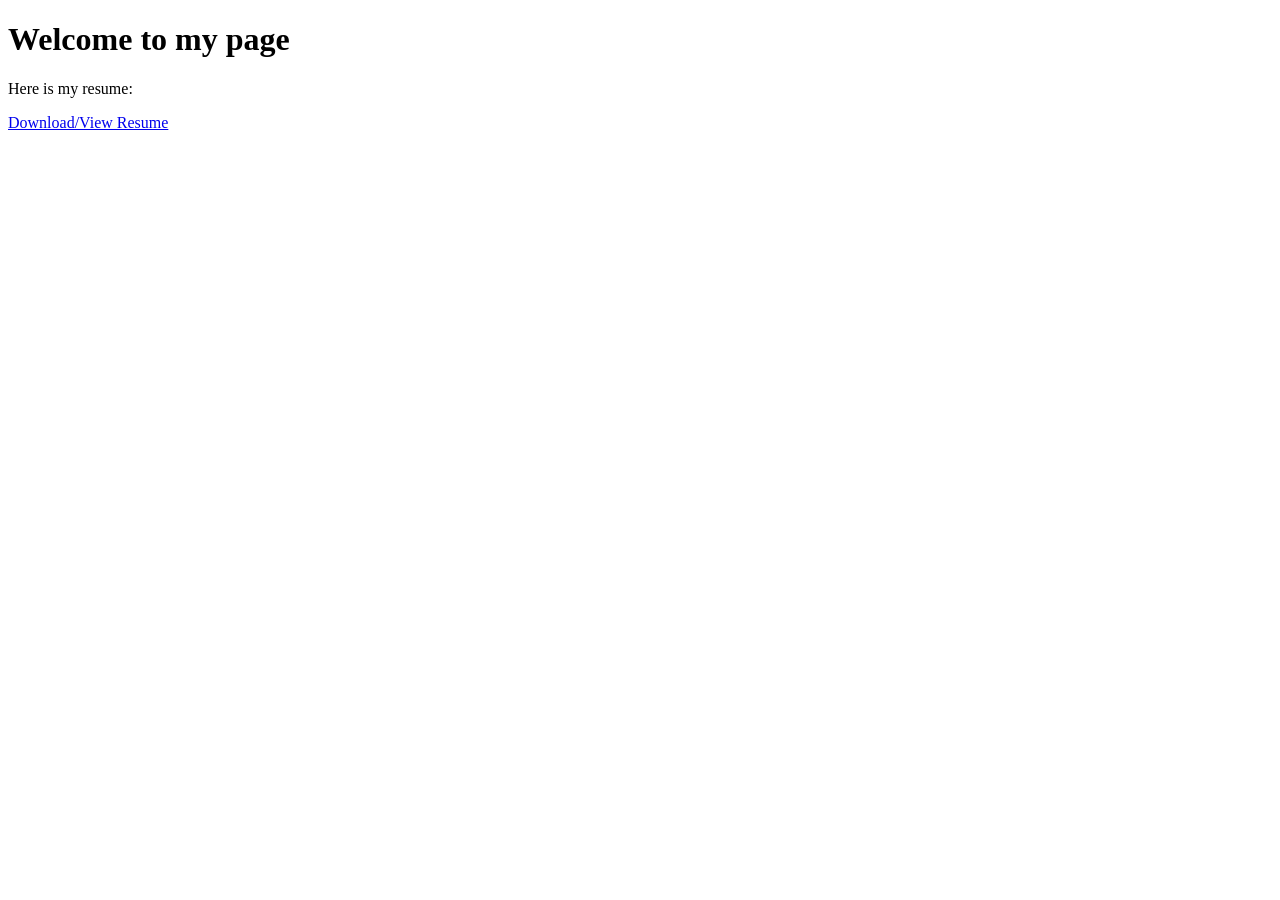
==== index.html @ dc93bb9f "Create index.html index.html" ====
<!DOCTYPE html>
<html>
<head>
    <title>Yuliia Medun – Resume</title>
</head>
<body>
    <h1>Welcome to my page</h1>
    <p>Here is my resume:</p>
    <a href="Resume_Yuliia_Medun.pdf" target="_blank">Download/View Resume</a>
</body>
</html>
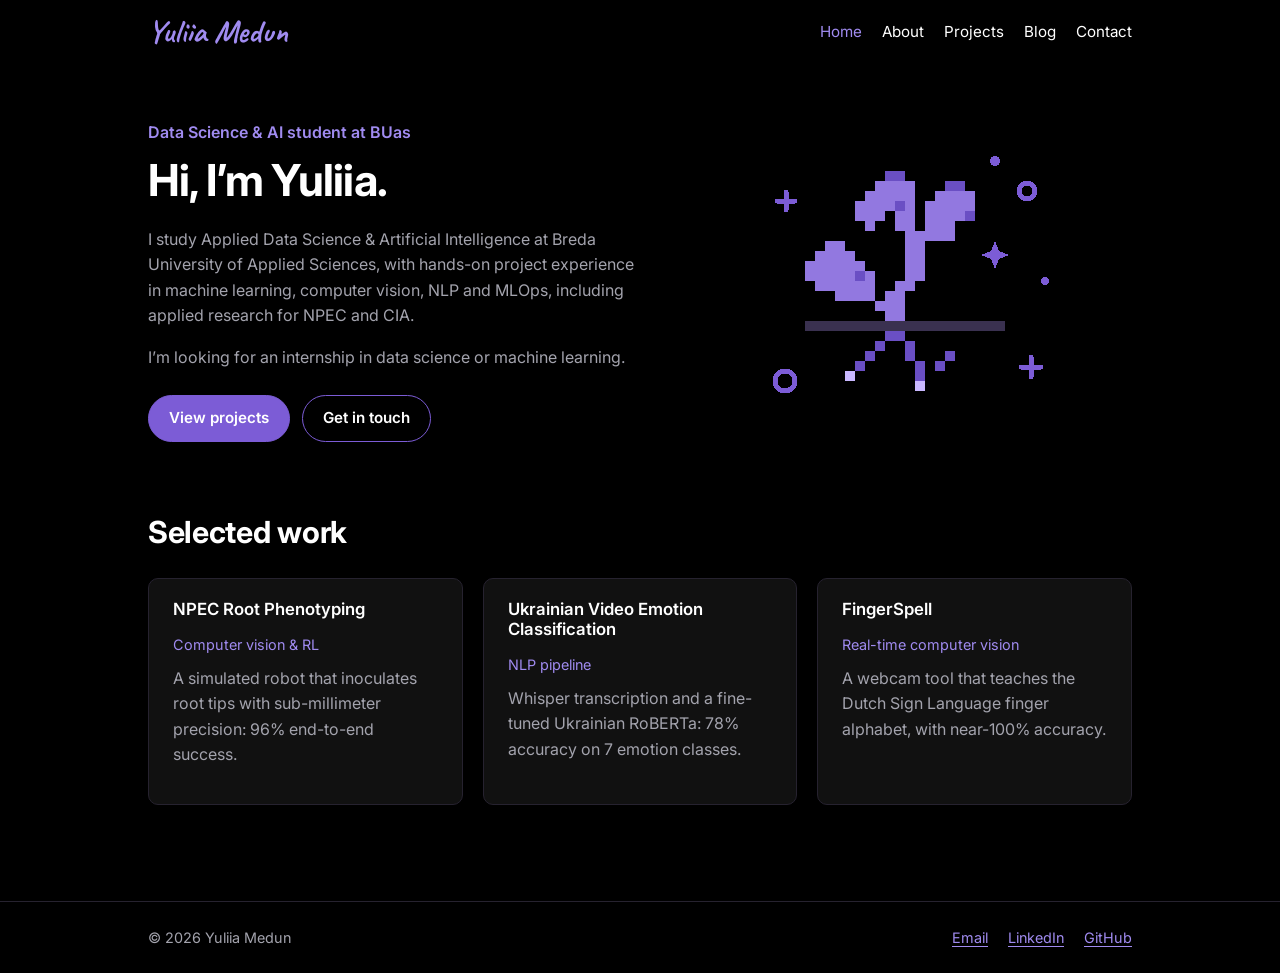
==== commit 09d124e3: "first version" ====
--- a/index.html
+++ b/index.html
@@ -1,11 +1,72 @@
 <!DOCTYPE html>
-<html>
+<html lang="en">
 <head>
-    <title>Yuliia Medun – Resume</title>
+  <meta charset="utf-8">
+  <meta name="viewport" content="width=device-width, initial-scale=1">
+  <title>Yuliia Medun – Data Science & AI</title>
+  <meta name="description" content="Portfolio of Yuliia Medun, Data Science & AI student at Breda University of Applied Sciences.">
+  <link rel="icon" href="assets/img/favicon.svg" type="image/svg+xml">
+  <link rel="preconnect" href="https://fonts.googleapis.com">
+  <link rel="preconnect" href="https://fonts.gstatic.com" crossorigin>
+  <link href="https://fonts.googleapis.com/css2?family=Caveat:wght@700&family=Inter:wght@400;500;600;700&display=swap" rel="stylesheet">
+  <link rel="stylesheet" href="css/style.css">
 </head>
-<body>
-    <h1>Welcome to my page</h1>
-    <p>Here is my resume:</p>
-    <a href="Resume_Yuliia_Medun.pdf" target="_blank">Download/View Resume</a>
+<body data-page="home">
+  <a class="skip-link" href="#main">Skip to content</a>
+
+  <!-- Nav is rendered by js/main.js. The noscript links keep the site usable without JS. -->
+  <header class="site-header" id="site-header">
+    <noscript>
+      <div class="container nav">
+        <a class="logo" href="index.html">Yuliia Medun</a>
+        <p><a href="index.html">Home</a> · <a href="about.html">About</a> · <a href="projects.html">Projects</a> · <a href="blog.html">Blog</a> · <a href="contact.html">Contact</a></p>
+      </div>
+    </noscript>
+  </header>
+
+  <main id="main">
+    <div class="container">
+      <section class="hero" aria-labelledby="hero-title">
+        <div class="hero-text">
+          <p class="eyebrow">Data Science &amp; AI student at BUas</p>
+          <h1 id="hero-title">Hi, I’m Yuliia.</h1>
+          <p>I study Applied Data Science &amp; Artificial Intelligence at Breda University of Applied Sciences, with hands-on project experience in machine learning, computer vision, NLP and MLOps, including applied research for NPEC and CIA.</p>
+          <p>I’m looking for an internship in data science or machine learning.</p>
+          <div class="btn-row">
+            <a class="btn btn-primary" href="projects.html">View projects</a>
+            <a class="btn btn-ghost" href="contact.html">Get in touch</a>
+          </div>
+        </div>
+        <img class="hero-art" src="assets/img/pixel-seedling.svg" alt="" width="320" height="300">
+      </section>
+
+      <section class="section" aria-labelledby="featured-title">
+        <h2 id="featured-title">Selected work</h2>
+        <div class="card-grid three">
+          <a class="card card-link" href="projects.html#npec">
+            <h3>NPEC Root Phenotyping</h3>
+            <p class="subtitle">Computer vision &amp; RL</p>
+            <p>A simulated robot that inoculates root tips with sub-millimeter precision: 96% end-to-end success.</p>
+          </a>
+          <a class="card card-link" href="projects.html#emotion">
+            <h3>Ukrainian Video Emotion Classification</h3>
+            <p class="subtitle">NLP pipeline</p>
+            <p>Whisper transcription and a fine-tuned Ukrainian RoBERTa: 78% accuracy on 7 emotion classes.</p>
+          </a>
+          <a class="card card-link" href="projects.html#fingerspell">
+            <h3>FingerSpell</h3>
+            <p class="subtitle">Real-time computer vision</p>
+            <p>A webcam tool that teaches the Dutch Sign Language finger alphabet, with near-100% accuracy.</p>
+          </a>
+        </div>
+      </section>
+    </div>
+  </main>
+
+  <footer class="site-footer" id="site-footer">
+    <noscript><div class="container"><p>© Yuliia Medun</p></div></noscript>
+  </footer>
+
+  <script src="js/main.js"></script>
 </body>
 </html>
--- a/css/style.css
+++ b/css/style.css
@@ -0,0 +1,242 @@
+/* ==========================================================
+   Yuliia Medun – portfolio
+   Mobile first. Dark theme only, by design.
+   ========================================================== */
+
+:root {
+  --bg: #000;
+  --card: #111;
+  --card-border: #26222f;
+  --heading: #fff;
+  --text: #a3a3ad;          /* muted body text, ~8:1 on black */
+  --text-strong: #d4d4da;
+  --accent: #7c5cd6;        /* borders, badges, lines */
+  --accent-text: #a08bf0;   /* lighter purple for small text: passes 4.5:1 on black */
+  --radius: 10px;
+  --max: 64rem;
+  --font: "Inter", system-ui, -apple-system, "Segoe UI", Roboto, sans-serif;
+  --font-logo: "Caveat", "Segoe Script", "Brush Script MT", cursive;
+}
+
+*,
+*::before,
+*::after { box-sizing: border-box; }
+
+html { -webkit-text-size-adjust: 100%; }
+
+body {
+  margin: 0;
+  background: var(--bg);
+  color: var(--text);
+  font-family: var(--font);
+  font-size: 1rem;
+  line-height: 1.6;
+  min-height: 100vh;
+  display: flex;
+  flex-direction: column;
+}
+
+main { flex: 1; }
+
+img, svg { max-width: 100%; height: auto; display: block; }
+
+h1, h2, h3 { color: var(--heading); line-height: 1.2; margin: 0; }
+h1 { font-size: clamp(2rem, 6vw, 2.75rem); font-weight: 700; letter-spacing: -0.02em; }
+h2 { font-size: clamp(1.5rem, 4vw, 1.9rem); font-weight: 700; letter-spacing: -0.01em; }
+h3 { font-size: 1.05rem; font-weight: 600; }
+p  { margin: 0 0 1rem; }
+
+a { color: var(--accent-text); text-underline-offset: 3px; }
+a:hover { color: #fff; }
+
+/* Visible keyboard focus everywhere */
+:focus-visible {
+  outline: 2px solid var(--accent-text);
+  outline-offset: 3px;
+  border-radius: 4px;
+}
+
+.container { width: 100%; max-width: var(--max); margin: 0 auto; padding: 0 1.25rem; }
+.section { padding: 3rem 0; }
+.section > h2 { margin-bottom: 1.75rem; }
+
+.skip-link {
+  position: absolute; left: 1rem; top: -3rem;
+  background: var(--accent); color: #fff; padding: 0.5rem 1rem; border-radius: 6px; z-index: 100;
+}
+.skip-link:focus { top: 1rem; }
+
+.visually-hidden {
+  position: absolute; width: 1px; height: 1px; overflow: hidden;
+  clip: rect(0 0 0 0); white-space: nowrap;
+}
+
+/* ---------- Header / nav ---------- */
+.site-header { padding: 1rem 0; }
+.nav { display: flex; align-items: center; justify-content: space-between; flex-wrap: wrap; gap: 0.5rem; }
+.logo {
+  font-family: var(--font-logo);
+  font-weight: 700;
+  font-size: 2rem;
+  line-height: 1;
+  color: var(--accent-text);
+  text-decoration: none;
+}
+.logo:hover { color: #fff; }
+
+.nav-toggle {
+  background: none; border: 1px solid var(--card-border); color: #fff;
+  font: inherit; font-size: 0.9rem; padding: 0.4rem 0.9rem; border-radius: 6px; cursor: pointer;
+}
+.nav-links {
+  display: none; width: 100%;
+  list-style: none; margin: 0.5rem 0 0; padding: 0;
+}
+.nav-links.open { display: block; }
+.nav-links a {
+  display: block; padding: 0.6rem 0;
+  color: #fff; text-decoration: none; font-size: 0.95rem;
+}
+.nav-links a:hover,
+.nav-links a[aria-current="page"] { color: var(--accent-text); }
+
+@media (min-width: 40rem) {
+  .nav-toggle { display: none; }
+  .nav-links { display: flex !important; width: auto; margin: 0; gap: 1.25rem; }
+  .nav-links a { padding: 0.25rem 0; }
+}
+
+/* ---------- Buttons ---------- */
+.btn-row { display: flex; flex-wrap: wrap; gap: 0.75rem; margin-top: 1.5rem; }
+.btn {
+  display: inline-block; padding: 0.65rem 1.25rem; border-radius: 999px;
+  font-weight: 600; font-size: 0.95rem; text-decoration: none;
+  border: 1.5px solid var(--accent);
+}
+.btn-primary { background: var(--accent); color: #fff; }
+.btn-primary:hover { background: #8d70e0; color: #fff; }
+.btn-ghost { color: #fff; }
+.btn-ghost:hover { background: #1a1625; color: #fff; }
+
+/* ---------- Hero (two columns) ---------- */
+.hero { display: grid; gap: 2rem; align-items: center; padding: 2.5rem 0 1.5rem; }
+.hero h1 { margin-bottom: 1.25rem; }
+.hero .eyebrow { color: var(--accent-text); font-weight: 600; margin-bottom: 0.5rem; }
+.hero-text p { max-width: 34rem; }
+.hero-art { max-width: 18rem; margin: 0 auto; }
+
+@media (min-width: 48rem) {
+  .hero { grid-template-columns: 1.1fr 1fr; padding-top: 3.5rem; }
+  .hero-art { max-width: 22rem; }
+}
+
+.page-intro { padding: 2.5rem 0 0.5rem; }
+.page-intro p { max-width: 40rem; margin-top: 1rem; }
+
+/* ---------- Cards ---------- */
+.card {
+  background: var(--card);
+  border: 1px solid var(--card-border);
+  border-radius: var(--radius);
+  padding: 1.25rem 1.5rem;
+}
+.card h3 { margin-bottom: 0.85rem; }
+.card-grid { display: grid; gap: 1.25rem; }
+@media (min-width: 40rem) { .card-grid { grid-template-columns: repeat(2, 1fr); } }
+@media (min-width: 60rem) { .card-grid.three { grid-template-columns: repeat(3, 1fr); } }
+
+.card-link { text-decoration: none; color: inherit; display: block; transition: border-color 0.15s; }
+.card-link:hover { border-color: var(--accent); color: inherit; }
+
+/* ---------- Pills ---------- */
+.pills { display: flex; flex-wrap: wrap; gap: 0.45rem; list-style: none; margin: 0; padding: 0; }
+.pills li {
+  border: 1.5px solid var(--accent);
+  border-radius: 999px;
+  padding: 0.1rem 0.7rem;
+  font-size: 0.78rem;
+  color: #fff;
+  white-space: nowrap;
+}
+
+/* ---------- Timeline ---------- */
+.timeline { list-style: none; margin: 0; padding: 0; position: relative; }
+.timeline-item {
+  display: grid;
+  grid-template-columns: 3rem 1fr;
+  gap: 1rem;
+  position: relative;
+  padding-bottom: 1.75rem;
+}
+.timeline-item:last-child { padding-bottom: 0; }
+/* connecting line, from the centre of one badge to the next */
+.timeline-item:not(:last-child)::before {
+  content: "";
+  position: absolute;
+  left: 1.5rem; top: 3rem; bottom: 0;
+  width: 1px; background: var(--accent);
+}
+.year-badge {
+  width: 3rem; height: 3rem; border-radius: 50%;
+  background: var(--accent); color: #fff;
+  display: grid; place-items: center;
+  font-weight: 700; font-size: 0.75rem;
+}
+.timeline .card h3 { margin-bottom: 0.2rem; }
+.subtitle { color: var(--accent-text); font-size: 0.9rem; margin: 0 0 0.6rem; }
+.timeline .card p:last-child { margin-bottom: 0; font-size: 0.92rem; color: var(--text-strong); }
+
+@media (min-width: 48rem) {
+  .timeline-item { grid-template-columns: 3.5rem 1fr; gap: 1.75rem; }
+  .year-badge { width: 3.5rem; height: 3.5rem; font-size: 0.85rem; }
+  .timeline-item:not(:last-child)::before { left: 1.75rem; top: 3.5rem; }
+}
+
+/* ---------- Projects ---------- */
+.project { padding: 1.5rem; }
+.project h2 { font-size: 1.4rem; margin-bottom: 0.3rem; }
+.project .subtitle { margin-bottom: 1.25rem; }
+.project-figure { margin: 0 0 1.25rem; }
+.project-figure img { border-radius: 6px; width: 100%; }
+.project-section h3 { font-size: 0.85rem; color: var(--accent-text); margin-bottom: 0.3rem; }
+.project-section p { color: var(--text-strong); }
+.project .pills { margin: 0.5rem 0 1.25rem; }
+.project-list { display: grid; gap: 1.5rem; }
+
+/* ---------- Blog ---------- */
+.post-list { list-style: none; margin: 0; padding: 0; display: grid; gap: 1.25rem; }
+.post-list time, .post-meta { font-size: 0.85rem; color: var(--accent-text); }
+.post-list h2 { font-size: 1.2rem; margin: 0.2rem 0 0.5rem; }
+.post-list p { margin: 0; }
+
+.post { max-width: 42rem; }
+.post h1 { margin: 0.25rem 0 1.5rem; }
+.post-body h2 { font-size: 1.35rem; margin: 2rem 0 0.75rem; }
+.post-body h3 { margin: 1.5rem 0 0.5rem; }
+.post-body p, .post-body li { color: var(--text-strong); }
+.post-body ul, .post-body ol { padding-left: 1.25rem; margin: 0 0 1rem; }
+.post-body code {
+  background: var(--card); border: 1px solid var(--card-border);
+  padding: 0.05rem 0.35rem; border-radius: 4px; font-size: 0.9em;
+}
+.post-body pre {
+  background: var(--card); border: 1px solid var(--card-border);
+  border-radius: var(--radius); padding: 1rem; overflow-x: auto;
+}
+.post-body pre code { border: 0; padding: 0; background: none; }
+.back-link { display: inline-block; margin-bottom: 1.5rem; }
+
+/* ---------- Contact ---------- */
+.contact-list { list-style: none; margin: 0; padding: 0; display: grid; gap: 1rem; }
+@media (min-width: 48rem) { .contact-list { grid-template-columns: repeat(3, 1fr); } }
+.contact-list .card h2 { font-size: 1rem; margin-bottom: 0.4rem; }
+.contact-list a { word-break: break-word; }
+
+/* ---------- Footer ---------- */
+.site-footer { border-top: 1px solid var(--card-border); margin-top: 3rem; padding: 1.5rem 0; font-size: 0.9rem; }
+.footer-inner { display: flex; flex-wrap: wrap; justify-content: space-between; gap: 0.75rem; }
+.footer-links { display: flex; gap: 1.25rem; list-style: none; margin: 0; padding: 0; }
+
+@media (prefers-reduced-motion: reduce) {
+  * { transition: none !important; scroll-behavior: auto !important; }
+}
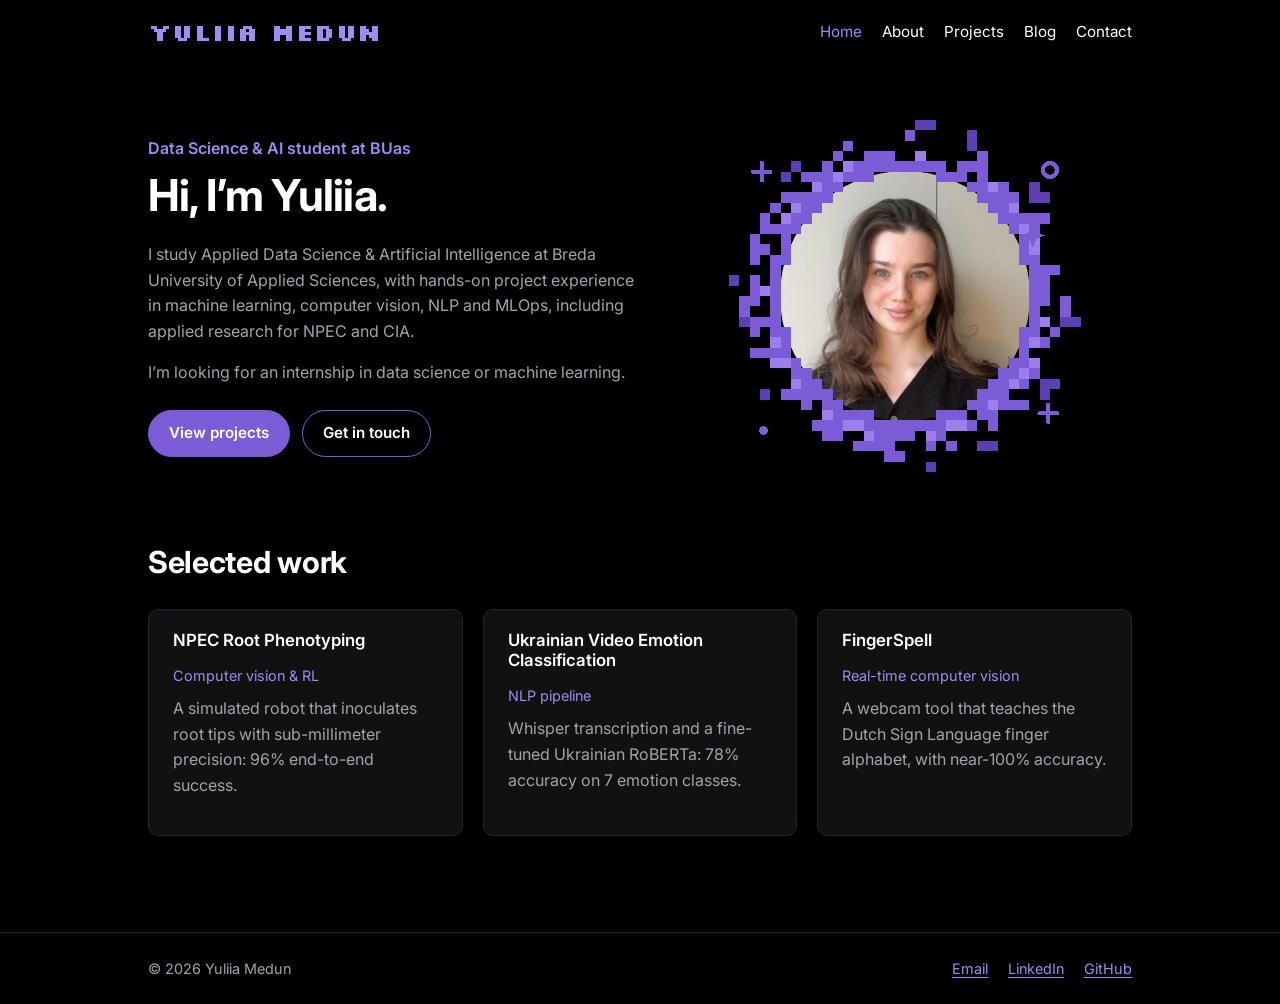
==== commit fdd76942: "design update" ====
--- a/index.html
+++ b/index.html
@@ -6,9 +6,10 @@
   <title>Yuliia Medun – Data Science & AI</title>
   <meta name="description" content="Portfolio of Yuliia Medun, Data Science & AI student at Breda University of Applied Sciences.">
   <link rel="icon" href="assets/img/favicon.svg" type="image/svg+xml">
+  <link rel="apple-touch-icon" href="assets/img/apple-touch-icon.png">
   <link rel="preconnect" href="https://fonts.googleapis.com">
   <link rel="preconnect" href="https://fonts.gstatic.com" crossorigin>
-  <link href="https://fonts.googleapis.com/css2?family=Caveat:wght@700&family=Inter:wght@400;500;600;700&display=swap" rel="stylesheet">
+  <link href="https://fonts.googleapis.com/css2?family=Silkscreen:wght@700&family=Inter:wght@400;500;600;700&display=swap" rel="stylesheet">
   <link rel="stylesheet" href="css/style.css">
 </head>
 <body data-page="home">
@@ -37,7 +38,10 @@
             <a class="btn btn-ghost" href="contact.html">Get in touch</a>
           </div>
         </div>
-        <img class="hero-art" src="assets/img/pixel-seedling.svg" alt="" width="320" height="300">
+        <div class="portrait">
+          <img class="portrait-photo" src="assets/img/yuliia.jpg" alt="Portrait of Yuliia Medun" width="600" height="600">
+          <img class="portrait-frame" src="assets/img/pixel-frame.svg" alt="" width="408" height="408">
+        </div>
       </section>
 
       <section class="section" aria-labelledby="featured-title">
--- a/css/style.css
+++ b/css/style.css
@@ -15,7 +15,7 @@
   --radius: 10px;
   --max: 64rem;
   --font: "Inter", system-ui, -apple-system, "Segoe UI", Roboto, sans-serif;
-  --font-logo: "Caveat", "Segoe Script", "Brush Script MT", cursive;
+  --font-logo: "Silkscreen", "Courier New", monospace;
 }
 
 *,
@@ -77,11 +77,14 @@
 .logo {
   font-family: var(--font-logo);
   font-weight: 700;
-  font-size: 2rem;
+  font-size: 1.3rem;
   line-height: 1;
+  letter-spacing: 0.02em;
+  text-transform: uppercase;
   color: var(--accent-text);
   text-decoration: none;
 }
+@media (min-width: 40rem) { .logo { font-size: 1.5rem; } }
 .logo:hover { color: #fff; }
 
 .nav-toggle {
@@ -123,11 +126,17 @@
 .hero h1 { margin-bottom: 1.25rem; }
 .hero .eyebrow { color: var(--accent-text); font-weight: 600; margin-bottom: 0.5rem; }
 .hero-text p { max-width: 34rem; }
-.hero-art { max-width: 18rem; margin: 0 auto; }
+/* Portrait: photo circle under a pixel frame. Percentages match pixel-frame.svg (408 × 408, hole radius 144). */
+.portrait { position: relative; width: 100%; max-width: 18rem; aspect-ratio: 1; margin: 0 auto; }
+.portrait-photo {
+  position: absolute; left: 14.5%; top: 14.5%; width: 71%; height: 71%;
+  border-radius: 50%; object-fit: cover; object-position: center 35%;
+}
+.portrait-frame { position: absolute; inset: 0; width: 100%; height: 100%; image-rendering: pixelated; }
 
 @media (min-width: 48rem) {
   .hero { grid-template-columns: 1.1fr 1fr; padding-top: 3.5rem; }
-  .hero-art { max-width: 22rem; }
+  .portrait { max-width: 22rem; }
 }
 
 .page-intro { padding: 2.5rem 0 0.5rem; }
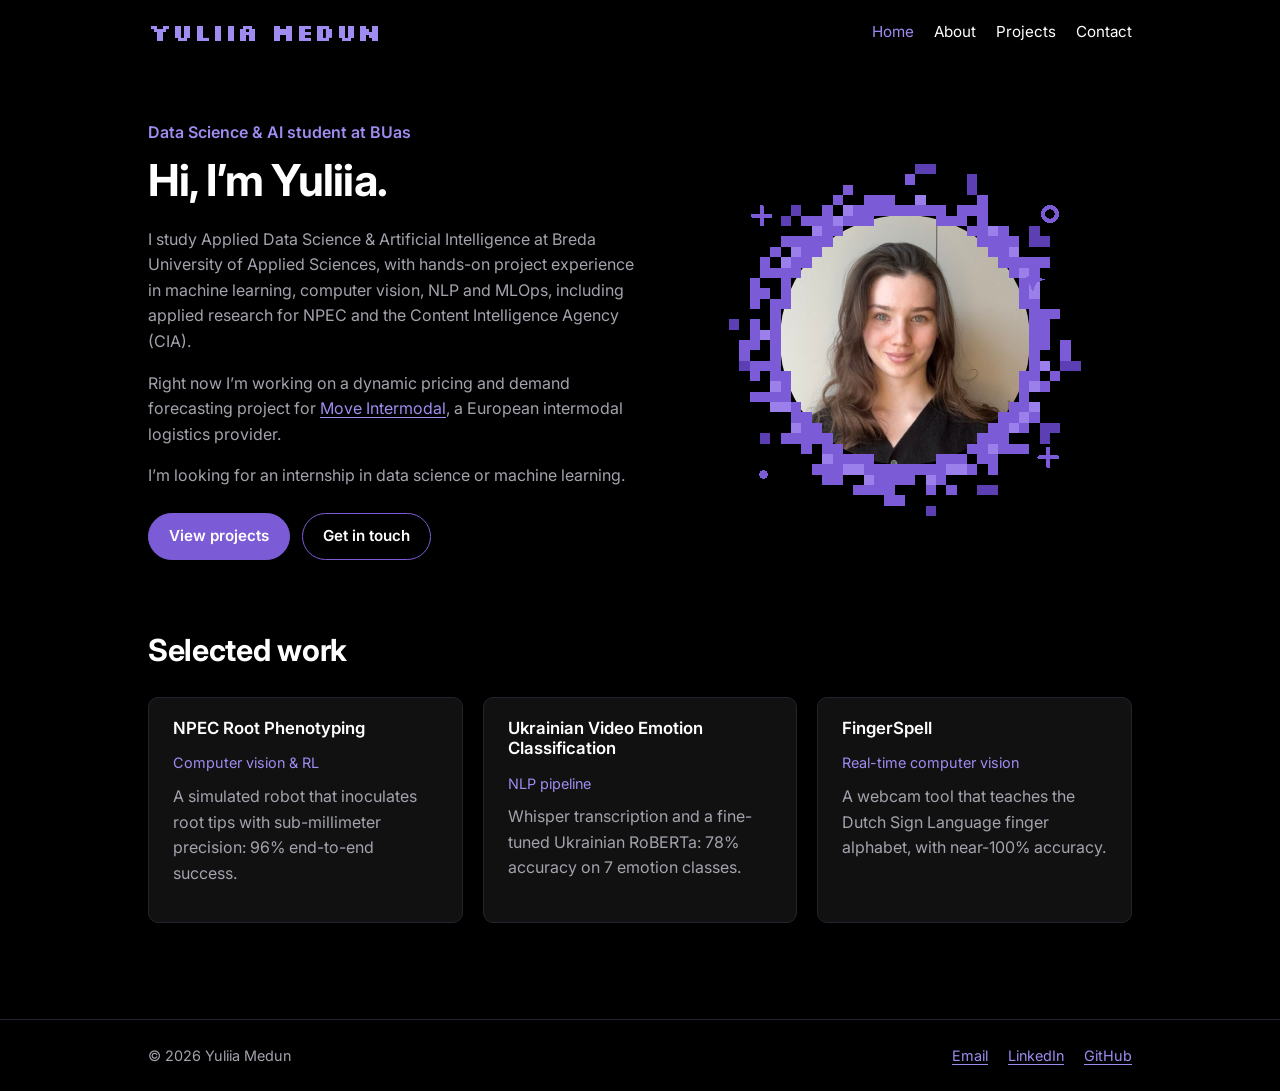
==== commit 06611184: "links update" ====
--- a/index.html
+++ b/index.html
@@ -20,7 +20,7 @@
     <noscript>
       <div class="container nav">
         <a class="logo" href="index.html">Yuliia Medun</a>
-        <p><a href="index.html">Home</a> · <a href="about.html">About</a> · <a href="projects.html">Projects</a> · <a href="blog.html">Blog</a> · <a href="contact.html">Contact</a></p>
+        <p><a href="index.html">Home</a> · <a href="about.html">About</a> · <a href="projects.html">Projects</a> · <a href="contact.html">Contact</a></p>
       </div>
     </noscript>
   </header>
@@ -31,7 +31,8 @@
         <div class="hero-text">
           <p class="eyebrow">Data Science &amp; AI student at BUas</p>
           <h1 id="hero-title">Hi, I’m Yuliia.</h1>
-          <p>I study Applied Data Science &amp; Artificial Intelligence at Breda University of Applied Sciences, with hands-on project experience in machine learning, computer vision, NLP and MLOps, including applied research for NPEC and CIA.</p>
+          <p>I study Applied Data Science &amp; Artificial Intelligence at Breda University of Applied Sciences, with hands-on project experience in machine learning, computer vision, NLP and MLOps, including applied research for NPEC and the Content Intelligence Agency (CIA).</p>
+          <p>Right now I’m working on a dynamic pricing and demand forecasting project for <a href="projects.html#pricing">Move Intermodal</a>, a European intermodal logistics provider.</p>
           <p>I’m looking for an internship in data science or machine learning.</p>
           <div class="btn-row">
             <a class="btn btn-primary" href="projects.html">View projects</a>
--- a/css/style.css
+++ b/css/style.css
@@ -212,29 +212,6 @@
 .project .pills { margin: 0.5rem 0 1.25rem; }
 .project-list { display: grid; gap: 1.5rem; }
 
-/* ---------- Blog ---------- */
-.post-list { list-style: none; margin: 0; padding: 0; display: grid; gap: 1.25rem; }
-.post-list time, .post-meta { font-size: 0.85rem; color: var(--accent-text); }
-.post-list h2 { font-size: 1.2rem; margin: 0.2rem 0 0.5rem; }
-.post-list p { margin: 0; }
-
-.post { max-width: 42rem; }
-.post h1 { margin: 0.25rem 0 1.5rem; }
-.post-body h2 { font-size: 1.35rem; margin: 2rem 0 0.75rem; }
-.post-body h3 { margin: 1.5rem 0 0.5rem; }
-.post-body p, .post-body li { color: var(--text-strong); }
-.post-body ul, .post-body ol { padding-left: 1.25rem; margin: 0 0 1rem; }
-.post-body code {
-  background: var(--card); border: 1px solid var(--card-border);
-  padding: 0.05rem 0.35rem; border-radius: 4px; font-size: 0.9em;
-}
-.post-body pre {
-  background: var(--card); border: 1px solid var(--card-border);
-  border-radius: var(--radius); padding: 1rem; overflow-x: auto;
-}
-.post-body pre code { border: 0; padding: 0; background: none; }
-.back-link { display: inline-block; margin-bottom: 1.5rem; }
-
 /* ---------- Contact ---------- */
 .contact-list { list-style: none; margin: 0; padding: 0; display: grid; gap: 1rem; }
 @media (min-width: 48rem) { .contact-list { grid-template-columns: repeat(3, 1fr); } }
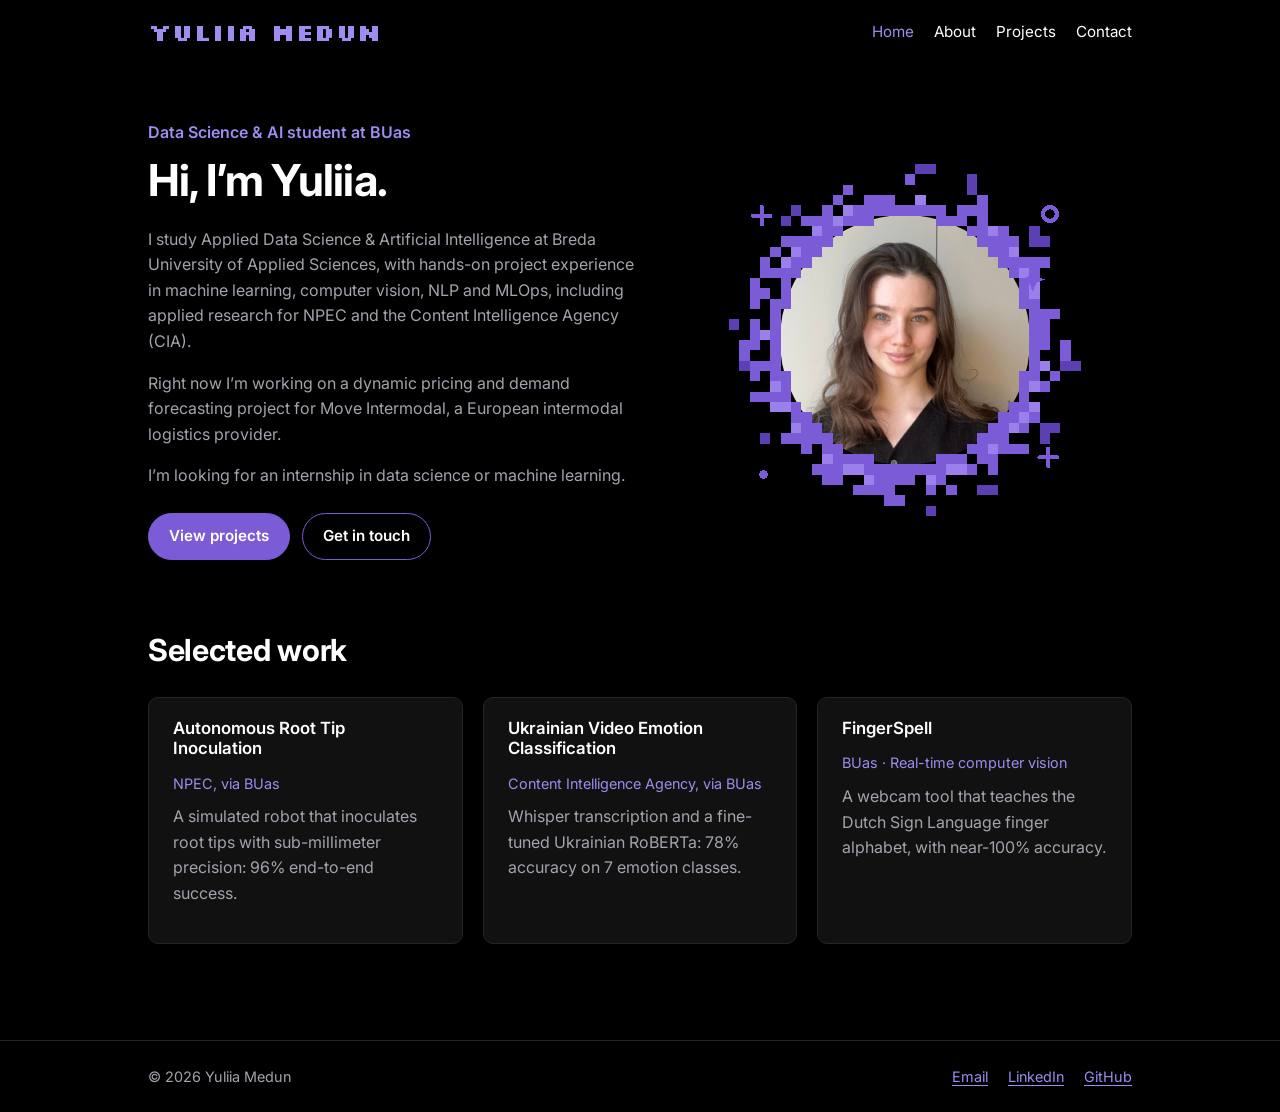
==== commit f41d4820: "update project descriptions" ====
--- a/index.html
+++ b/index.html
@@ -32,7 +32,7 @@
           <p class="eyebrow">Data Science &amp; AI student at BUas</p>
           <h1 id="hero-title">Hi, I’m Yuliia.</h1>
           <p>I study Applied Data Science &amp; Artificial Intelligence at Breda University of Applied Sciences, with hands-on project experience in machine learning, computer vision, NLP and MLOps, including applied research for NPEC and the Content Intelligence Agency (CIA).</p>
-          <p>Right now I’m working on a dynamic pricing and demand forecasting project for <a href="projects.html#pricing">Move Intermodal</a>, a European intermodal logistics provider.</p>
+          <p>Right now I’m working on a dynamic pricing and demand forecasting project for Move Intermodal, a European intermodal logistics provider.</p>
           <p>I’m looking for an internship in data science or machine learning.</p>
           <div class="btn-row">
             <a class="btn btn-primary" href="projects.html">View projects</a>
@@ -48,19 +48,19 @@
       <section class="section" aria-labelledby="featured-title">
         <h2 id="featured-title">Selected work</h2>
         <div class="card-grid three">
-          <a class="card card-link" href="projects.html#npec">
-            <h3>NPEC Root Phenotyping</h3>
-            <p class="subtitle">Computer vision &amp; RL</p>
+          <a class="card card-link" href="projects.html#inoculation">
+            <h3>Autonomous Root Tip Inoculation</h3>
+            <p class="subtitle">NPEC, via BUas</p>
             <p>A simulated robot that inoculates root tips with sub-millimeter precision: 96% end-to-end success.</p>
           </a>
           <a class="card card-link" href="projects.html#emotion">
             <h3>Ukrainian Video Emotion Classification</h3>
-            <p class="subtitle">NLP pipeline</p>
+            <p class="subtitle">Content Intelligence Agency, via BUas</p>
             <p>Whisper transcription and a fine-tuned Ukrainian RoBERTa: 78% accuracy on 7 emotion classes.</p>
           </a>
           <a class="card card-link" href="projects.html#fingerspell">
             <h3>FingerSpell</h3>
-            <p class="subtitle">Real-time computer vision</p>
+            <p class="subtitle">BUas · Real-time computer vision</p>
             <p>A webcam tool that teaches the Dutch Sign Language finger alphabet, with near-100% accuracy.</p>
           </a>
         </div>
--- a/css/style.css
+++ b/css/style.css
@@ -207,9 +207,9 @@
 .project .subtitle { margin-bottom: 1.25rem; }
 .project-figure { margin: 0 0 1.25rem; }
 .project-figure img { border-radius: 6px; width: 100%; }
-.project-section h3 { font-size: 0.85rem; color: var(--accent-text); margin-bottom: 0.3rem; }
-.project-section p { color: var(--text-strong); }
+.project-desc { color: var(--text-strong); max-width: 46rem; }
 .project .pills { margin: 0.5rem 0 1.25rem; }
+.project .pills:last-child { margin-bottom: 0; }
 .project-list { display: grid; gap: 1.5rem; }
 
 /* ---------- Contact ---------- */
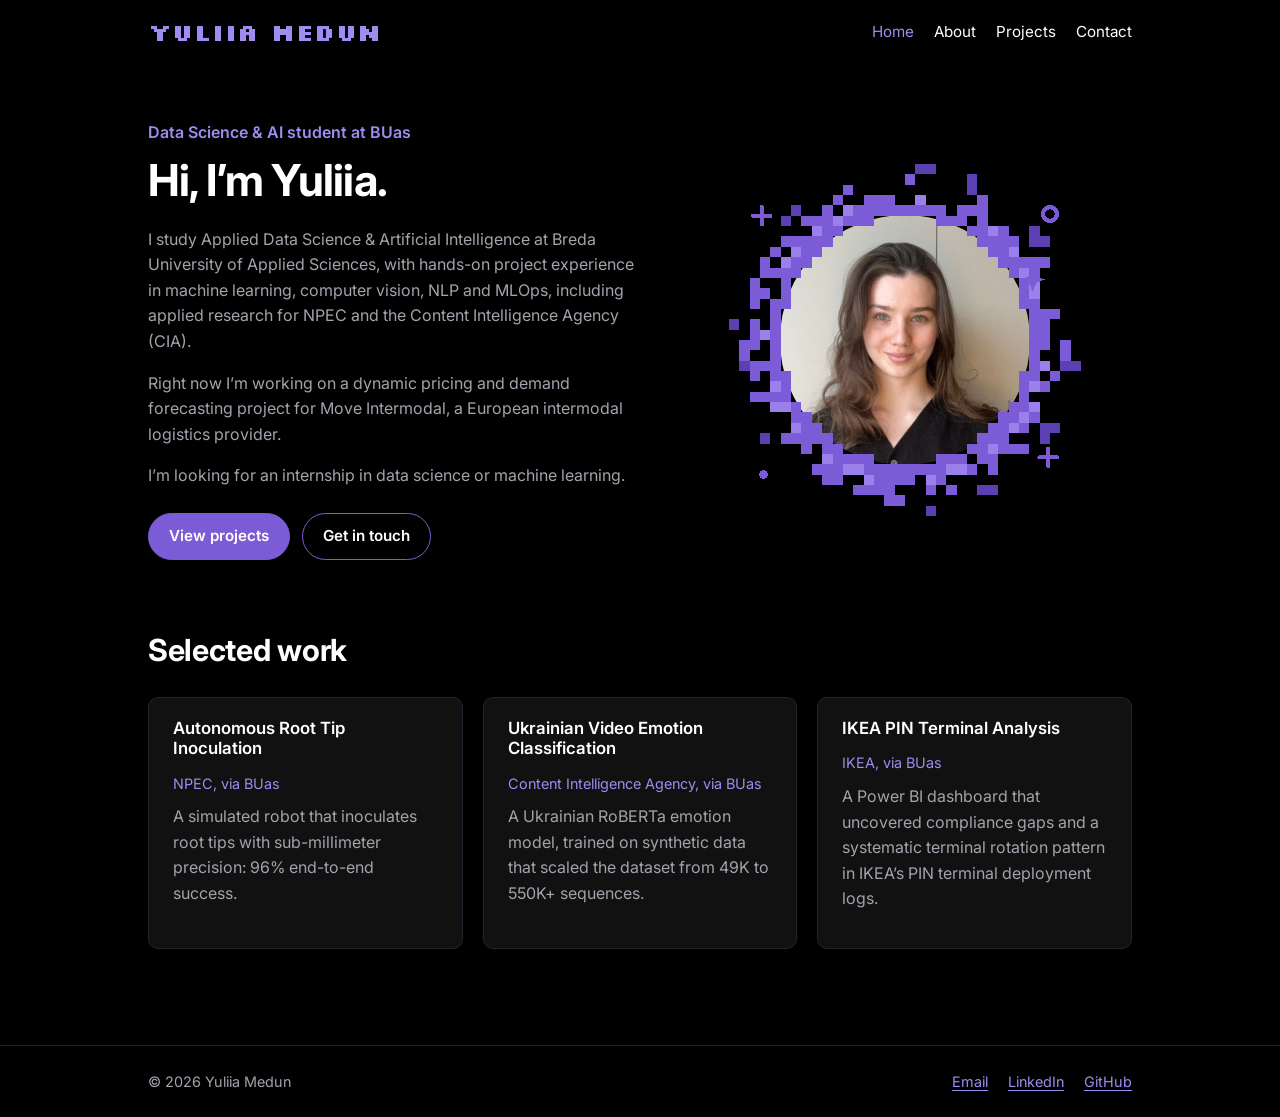
==== commit 1c6f0bd6: "selected work update" ====
--- a/index.html
+++ b/index.html
@@ -10,7 +10,7 @@
   <link rel="preconnect" href="https://fonts.googleapis.com">
   <link rel="preconnect" href="https://fonts.gstatic.com" crossorigin>
   <link href="https://fonts.googleapis.com/css2?family=Silkscreen:wght@700&family=Inter:wght@400;500;600;700&display=swap" rel="stylesheet">
-  <link rel="stylesheet" href="css/style.css">
+  <link rel="stylesheet" href="css/style.css?v=4">
 </head>
 <body data-page="home">
   <a class="skip-link" href="#main">Skip to content</a>
@@ -56,12 +56,12 @@
           <a class="card card-link" href="projects.html#emotion">
             <h3>Ukrainian Video Emotion Classification</h3>
             <p class="subtitle">Content Intelligence Agency, via BUas</p>
-            <p>Whisper transcription and a fine-tuned Ukrainian RoBERTa: 78% accuracy on 7 emotion classes.</p>
+            <p>A Ukrainian RoBERTa emotion model, trained on synthetic data that scaled the dataset from 49K to 550K+ sequences.</p>
           </a>
-          <a class="card card-link" href="projects.html#fingerspell">
-            <h3>FingerSpell</h3>
-            <p class="subtitle">BUas · Real-time computer vision</p>
-            <p>A webcam tool that teaches the Dutch Sign Language finger alphabet, with near-100% accuracy.</p>
+          <a class="card card-link" href="projects.html#ikea">
+            <h3>IKEA PIN Terminal Analysis</h3>
+            <p class="subtitle">IKEA, via BUas</p>
+            <p>A Power BI dashboard that uncovered compliance gaps and a systematic terminal rotation pattern in IKEA’s PIN terminal deployment logs.</p>
           </a>
         </div>
       </section>
--- a/css/style.css
+++ b/css/style.css
@@ -205,9 +205,29 @@
 .project { padding: 1.5rem; }
 .project h2 { font-size: 1.4rem; margin-bottom: 0.3rem; }
 .project .subtitle { margin-bottom: 1.25rem; }
-.project-figure { margin: 0 0 1.25rem; }
-.project-figure img { border-radius: 6px; width: 100%; }
-.project-desc { color: var(--text-strong); max-width: 46rem; }
+.project-body { display: grid; gap: 1.5rem; }
+.project-media { display: grid; gap: 1.25rem; align-content: start; }
+.project-figure { margin: 0; }
+@media (min-width: 56rem) {
+  .project-body:has(.project-media) { grid-template-columns: minmax(0, 3fr) minmax(0, 2fr); gap: 2rem; }
+}
+.project-figure img, .project-figure video { border-radius: 6px; width: 100%; height: auto; display: block; background: var(--card-border); }
+.zoom { display: block; cursor: zoom-in; }
+.project-figure figcaption { font-size: 0.85rem; margin-top: 0.5rem; }
+
+/* Pipeline diagram (Emotion Classification), drawn in site colours */
+.pipeline { list-style: none; margin: 0; padding: 0; display: flex; flex-direction: column; gap: 1.5rem; }
+.pipeline li {
+  position: relative; border: 1.5px solid var(--accent); border-radius: 8px;
+  padding: 0.6rem 0.9rem; color: #fff; font-weight: 600; font-size: 0.9rem; text-align: center;
+}
+.pipeline li span { display: block; font-weight: 400; font-size: 0.75rem; color: var(--accent-text); }
+.pipeline li.optional { border-style: dashed; color: var(--text-strong); }
+.pipeline li:not(:last-child)::after {
+  content: ""; position: absolute; left: 50%; bottom: -1.2rem; transform: translateX(-50%);
+  border: 0.4rem solid transparent; border-top: 0.55rem solid var(--accent);
+}
+.project-desc { color: var(--text-strong); }
 .project .pills { margin: 0.5rem 0 1.25rem; }
 .project .pills:last-child { margin-bottom: 0; }
 .project-list { display: grid; gap: 1.5rem; }
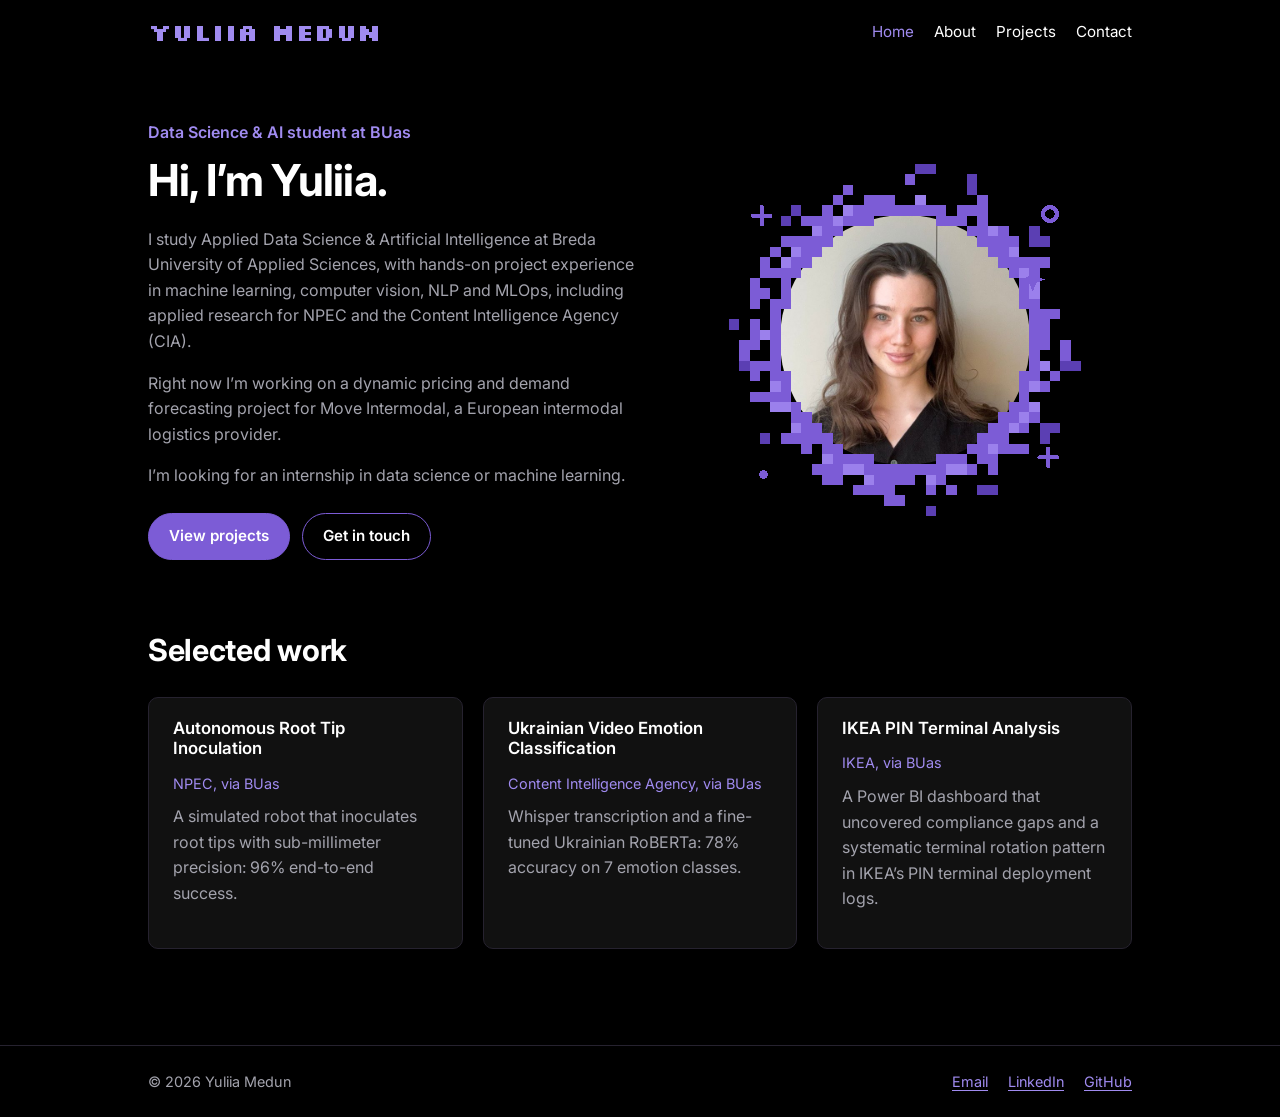
==== commit 5b446f5b: "project description update" ====
--- a/index.html
+++ b/index.html
@@ -56,7 +56,7 @@
           <a class="card card-link" href="projects.html#emotion">
             <h3>Ukrainian Video Emotion Classification</h3>
             <p class="subtitle">Content Intelligence Agency, via BUas</p>
-            <p>A Ukrainian RoBERTa emotion model, trained on synthetic data that scaled the dataset from 49K to 550K+ sequences.</p>
+            <p>Whisper transcription and a fine-tuned Ukrainian RoBERTa: 78% accuracy on 7 emotion classes.</p>
           </a>
           <a class="card card-link" href="projects.html#ikea">
             <h3>IKEA PIN Terminal Analysis</h3>
